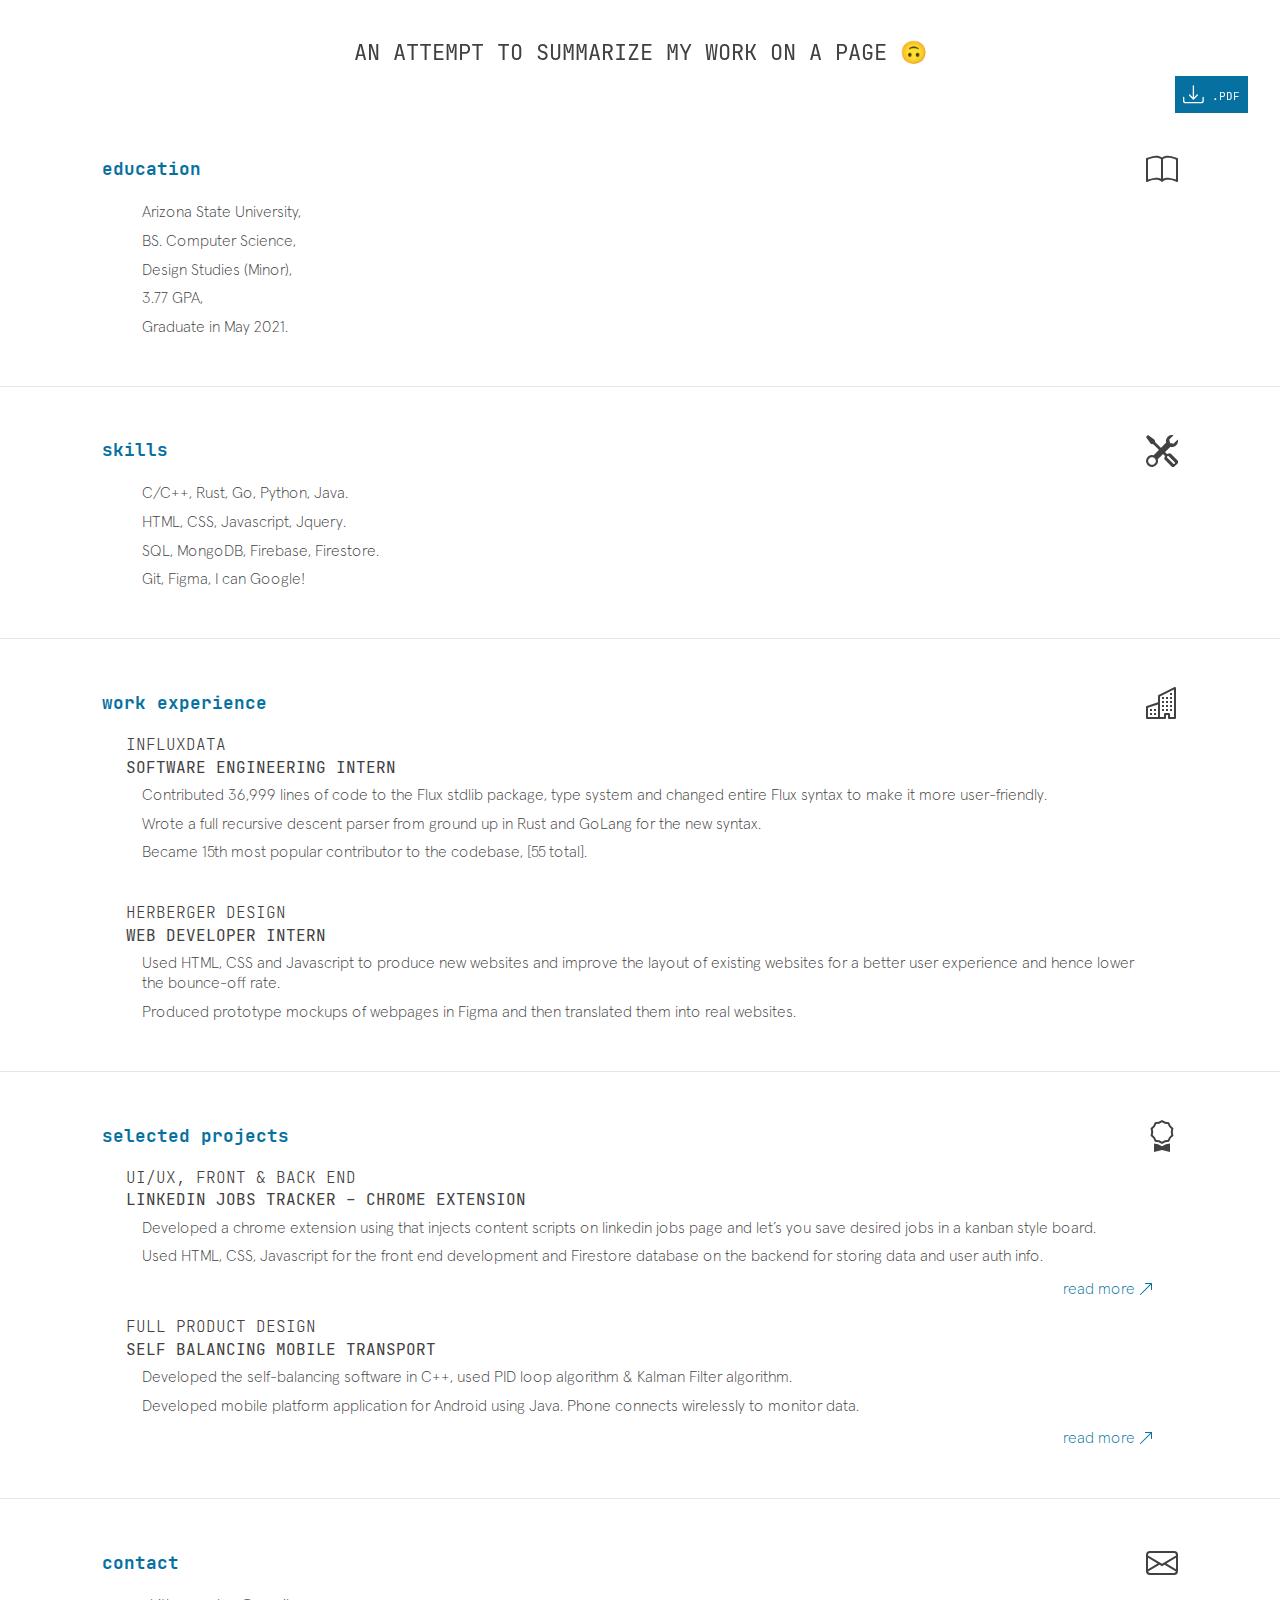
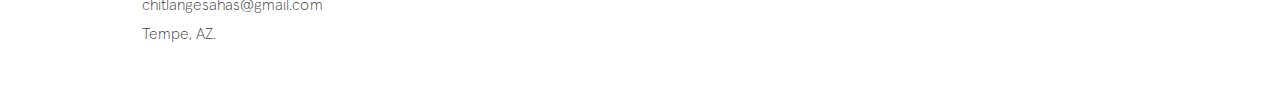
==== resume/index.html @ 7731cf24 "resume added." ====
<!doctype html>
<html lang="en">
<head>
    <!-- Required meta tags -->
    <meta charset="utf-8">
    <meta name="viewport" content="width=device-width, initial-scale=1, shrink-to-fit=no">
    <link rel="stylesheet" href="https://cdnjs.cloudflare.com/ajax/libs/animate.css/4.1.0/animate.min.css"/>
    <!-- Bootstrap CSS -->
    <link rel="stylesheet" href="https://stackpath.bootstrapcdn.com/bootstrap/4.5.2/css/bootstrap.min.css" integrity="sha384-JcKb8q3iqJ61gNV9KGb8thSsNjpSL0n8PARn9HuZOnIxN0hoP+VmmDGMN5t9UJ0Z" crossorigin="anonymous">

    <link rel="stylesheet" href="/fonts/ApercuPro/apercu_pro.css">
    <link rel="stylesheet" href="../css/styles.css">
    <link rel="stylesheet" href="css/styles.css">
    <script src="../js/background.js"></script>
    <title>Sahas Chitlange | work</title>
    <style>
        #work{
            color: #0671A1;
        }
    </style>
</head>
<body>
<div include-html="../html/navbar.html"></div>
<script>
    includeHTML();
</script>

<div class="navbar" id="page_heading" style="width: 100%; margin-bottom: 60px; margin-top: 30px; text-align:center !important; font-variant-caps: all-petite-caps; padding-top: 0 !important; padding-bottom: 0 !important; position: sticky; top: 0; background: white; z-index: 3; height: 4rem">
    <h2  class="animate__animated animate__fadeIn" style="width: 100%">AN ATTEMPT to summarize my work on a page 🙃</h2>
    <div style="display: flex; align-items: center; background-color: #0671A1; padding: 0.5rem; margin-left: auto">
        <svg width="1.3em" height="1.3em" viewBox="0 0 16 16" class="bi bi-download" fill="white" xmlns="http://www.w3.org/2000/svg">
            <path fill-rule="evenodd" d="M.5 9.9a.5.5 0 0 1 .5.5v2.5a1 1 0 0 0 1 1h12a1 1 0 0 0 1-1v-2.5a.5.5 0 0 1 1 0v2.5a2 2 0 0 1-2 2H2a2 2 0 0 1-2-2v-2.5a.5.5 0 0 1 .5-.5z"/>
            <path fill-rule="evenodd" d="M7.646 11.854a.5.5 0 0 0 .708 0l3-3a.5.5 0 0 0-.708-.708L8.5 10.293V1.5a.5.5 0 0 0-1 0v8.793L5.354 8.146a.5.5 0 1 0-.708.708l3 3z"/>
        </svg>
        <h6 style="margin-left: 0.5rem; margin-bottom: 0; color: white">.pdf</h6>
    </div>

</div>
<div id="page_heading_mobile" class="navbar" style="width: 100%;  font-variant-caps: all-petite-caps; padding-top: 3px !important; !important; padding-bottom: 0 !important; position: sticky; top: 0; background: white; z-index: 3; height: 3rem; box-shadow: #C8C8C8 0px 2px 2px 0px">
    <div style="display: flex; align-items: center; justify-content: space-between" >
        <h2  class="animate__animated animate__fadeIn">MY RESUME</h2>
        <svg width="0.9em" height="0.9em" viewBox="0 0 16 16" class="bi bi-download" fill="#414042" xmlns="http://www.w3.org/2000/svg">
            <path fill-rule="evenodd" d="M.5 9.9a.5.5 0 0 1 .5.5v2.5a1 1 0 0 0 1 1h12a1 1 0 0 0 1-1v-2.5a.5.5 0 0 1 1 0v2.5a2 2 0 0 1-2 2H2a2 2 0 0 1-2-2v-2.5a.5.5 0 0 1 .5-.5z"/>
            <path fill-rule="evenodd" d="M7.646 11.854a.5.5 0 0 0 .708 0l3-3a.5.5 0 0 0-.708-.708L8.5 10.293V1.5a.5.5 0 0 0-1 0v8.793L5.354 8.146a.5.5 0 1 0-.708.708l3 3z"/>
        </svg>
    </div>
</div>

<div class="container">
    <div class="resume_section" style="margin-top: 3rem">
        <div class="section_title">
            <h5>education</h5>
            <svg width="2em" height="2em" viewBox="0 0 16 16" class="bi bi-book" fill="#414042" xmlns="http://www.w3.org/2000/svg">
                <path fill-rule="evenodd" d="M1 2.828v9.923c.918-.35 2.107-.692 3.287-.81 1.094-.111 2.278-.039 3.213.492V2.687c-.654-.689-1.782-.886-3.112-.752-1.234.124-2.503.523-3.388.893zm7.5-.141v9.746c.935-.53 2.12-.603 3.213-.493 1.18.12 2.37.461 3.287.811V2.828c-.885-.37-2.154-.769-3.388-.893-1.33-.134-2.458.063-3.112.752zM8 1.783C7.015.936 5.587.81 4.287.94c-1.514.153-3.042.672-3.994 1.105A.5.5 0 0 0 0 2.5v11a.5.5 0 0 0 .707.455c.882-.4 2.303-.881 3.68-1.02 1.409-.142 2.59.087 3.223.877a.5.5 0 0 0 .78 0c.633-.79 1.814-1.019 3.222-.877 1.378.139 2.8.62 3.681 1.02A.5.5 0 0 0 16 13.5v-11a.5.5 0 0 0-.293-.455c-.952-.433-2.48-.952-3.994-1.105C10.413.809 8.985.936 8 1.783z"/>
            </svg>
        </div>
        <div class="section_content">
            <p>Arizona State University,</p>
            <p>BS. Computer Science,</p>
            <p>Design Studies (Minor),</p>
            <p>3.77 GPA,</p>
            <p>Graduate in May 2021.</p>
        </div>
    </div>
    <hr>
    <div class="resume_section">
        <div class="section_title">
            <h5>skills</h5>
            <svg width="2em" height="2em" viewBox="0 0 16 16" class="bi bi-tools" fill="currentColor" xmlns="http://www.w3.org/2000/svg">
                <path fill-rule="evenodd" d="M0 1l1-1 3.081 2.2a1 1 0 0 1 .419.815v.07a1 1 0 0 0 .293.708L10.5 9.5l.914-.305a1 1 0 0 1 1.023.242l3.356 3.356a1 1 0 0 1 0 1.414l-1.586 1.586a1 1 0 0 1-1.414 0l-3.356-3.356a1 1 0 0 1-.242-1.023L9.5 10.5 3.793 4.793a1 1 0 0 0-.707-.293h-.071a1 1 0 0 1-.814-.419L0 1zm11.354 9.646a.5.5 0 0 0-.708.708l3 3a.5.5 0 0 0 .708-.708l-3-3z"/>
                <path fill-rule="evenodd" d="M15.898 2.223a3.003 3.003 0 0 1-3.679 3.674L5.878 12.15a3 3 0 1 1-2.027-2.027l6.252-6.341A3 3 0 0 1 13.778.1l-2.142 2.142L12 4l1.757.364 2.141-2.141zm-13.37 9.019L3.001 11l.471.242.529.026.287.445.445.287.026.529L5 13l-.242.471-.026.529-.445.287-.287.445-.529.026L3 15l-.471-.242L2 14.732l-.287-.445L1.268 14l-.026-.529L1 13l.242-.471.026-.529.445-.287.287-.445.529-.026z"/>
            </svg>
        </div>
        <div class="section_content">
            <p>C/C++, Rust, Go, Python, Java.</p>
            <p>HTML, CSS, Javascript, Jquery.</p>
            <p>SQL, MongoDB, Firebase, Firestore.</p>
            <p>Git, Figma, I can Google!</p>
        </div>
    </div>
    <hr>
    <div class="resume_section">
        <div class="section_title">
            <h5>work experience</h5>
            <svg width="2em" height="2em" viewBox="0 0 16 16" class="bi bi-building" fill="currentColor" xmlns="http://www.w3.org/2000/svg">
                <path fill-rule="evenodd" d="M14.763.075A.5.5 0 0 1 15 .5v15a.5.5 0 0 1-.5.5h-3a.5.5 0 0 1-.5-.5V14h-1v1.5a.5.5 0 0 1-.5.5h-9a.5.5 0 0 1-.5-.5V10a.5.5 0 0 1 .342-.474L6 7.64V4.5a.5.5 0 0 1 .276-.447l8-4a.5.5 0 0 1 .487.022zM6 8.694L1 10.36V15h5V8.694zM7 15h2v-1.5a.5.5 0 0 1 .5-.5h2a.5.5 0 0 1 .5.5V15h2V1.309l-7 3.5V15z"/>
                <path d="M2 11h1v1H2v-1zm2 0h1v1H4v-1zm-2 2h1v1H2v-1zm2 0h1v1H4v-1zm4-4h1v1H8V9zm2 0h1v1h-1V9zm-2 2h1v1H8v-1zm2 0h1v1h-1v-1zm2-2h1v1h-1V9zm0 2h1v1h-1v-1zM8 7h1v1H8V7zm2 0h1v1h-1V7zm2 0h1v1h-1V7zM8 5h1v1H8V5zm2 0h1v1h-1V5zm2 0h1v1h-1V5zm0-2h1v1h-1V3z"/>
            </svg>
        </div>
        <div class="section_content">
            <h6 style="margin-bottom: 0.2rem">influxdata</h6>
            <h6 style="font-family: 'JetBrainsMono_Regular'!important;">SOFTWARE ENGINEERING INTERN</h6>
            <p>Contributed 36,999 lines of code to the Flux stdlib package, type system and changed entire Flux syntax to make it more user-friendly.</p>
            <p>Wrote a full recursive descent parser from ground up in Rust and GoLang for the new syntax.</p>
            <p>Became 15th most popular contributor to the codebase, [55 total].</p>
        </div>
        <div class="section_content" style="margin-top: 2.5rem !important;">
            <h6 style="margin-bottom: 0.2rem">Herberger Design</h6>
            <h6 style="font-family: 'JetBrainsMono_Regular'!important;">WEB DEVELOPER INTERN</h6>
            <p>Used HTML, CSS and Javascript to produce new websites and improve the layout of existing websites for a better user experience and hence lower the bounce-off rate.</p>
            <p>Produced prototype mockups of webpages in Figma and then translated them into real websites.</p>
        </div>
    </div>
    <hr>
    <div class="resume_section">
        <div class="section_title">
            <h5>selected projects</h5>
            <svg width="2em" height="2em" viewBox="0 0 16 16" class="bi bi-award" fill="currentColor" xmlns="http://www.w3.org/2000/svg">
                <path fill-rule="evenodd" d="M9.669.864L8 0 6.331.864l-1.858.282-.842 1.68-1.337 1.32L2.6 6l-.306 1.854 1.337 1.32.842 1.68 1.858.282L8 12l1.669-.864 1.858-.282.842-1.68 1.337-1.32L13.4 6l.306-1.854-1.337-1.32-.842-1.68L9.669.864zm1.196 1.193l-1.51-.229L8 1.126l-1.355.702-1.51.229-.684 1.365-1.086 1.072L3.614 6l-.25 1.506 1.087 1.072.684 1.365 1.51.229L8 10.874l1.356-.702 1.509-.229.684-1.365 1.086-1.072L12.387 6l.248-1.506-1.086-1.072-.684-1.365z"/>
                <path d="M4 11.794V16l4-1 4 1v-4.206l-2.018.306L8 13.126 6.018 12.1 4 11.794z"/>
            </svg>
        </div>
        <div class="section_content">
            <h6 style="margin-bottom: 0.2rem">UI/UX, Front & Back end</h6>
            <h6 style="font-family: 'JetBrainsMono_Regular'!important;">LINKEDIN JOBS TRACKER - CHROME EXTENSION</h6>
            <p>Developed a chrome extension using that injects content scripts on linkedin jobs page and let’s you save desired jobs in a kanban style board.</p>
            <p>Used HTML, CSS, Javascript for the front end development and Firestore database on the backend for storing data and user auth info.</p>
            <div class="read_more_div">
                <a style="margin-right: 3px" href="../work/">read more</a>
                <svg width="1em" height="1em" viewBox="0 0 16 16" class="bi bi-arrow-up-right" fill="currentColor" xmlns="http://www.w3.org/2000/svg">
                    <path fill-rule="evenodd" d="M14 2.5a.5.5 0 0 0-.5-.5h-6a.5.5 0 0 0 0 1h4.793L2.146 13.146a.5.5 0 0 0 .708.708L13 3.707V8.5a.5.5 0 0 0 1 0v-6z"/>
                </svg>
            </div>
        </div>
        <div class="section_content" style="margin-top: 1rem !important;">
            <h6 style="margin-bottom: 0.2rem">FULL PRODUCT DESIGN</h6>
            <h6 style="font-family: 'JetBrainsMono_Regular'!important;">SELF BALANCING MOBILE TRANSPORT</h6>
            <p>Developed the self-balancing software in C++, used PID loop algorithm & Kalman Filter algorithm.</p>
            <p>Developed mobile platform application for Android using Java. Phone connects wirelessly to monitor data.</p>
            <div class="read_more_div">
                <a style="margin-right: 3px" href="../work/uniwheel">read more</a>
                <svg width="1em" height="1em" viewBox="0 0 16 16" class="bi bi-arrow-up-right" fill="currentColor" xmlns="http://www.w3.org/2000/svg">
                    <path fill-rule="evenodd" d="M14 2.5a.5.5 0 0 0-.5-.5h-6a.5.5 0 0 0 0 1h4.793L2.146 13.146a.5.5 0 0 0 .708.708L13 3.707V8.5a.5.5 0 0 0 1 0v-6z"/>
                </svg>
            </div>
        </div>
    </div>
    <hr>
    <div class="resume_section">
        <div class="section_title">
            <h5>contact</h5>
            <svg width="2em" height="2em" viewBox="0 0 16 16" class="bi bi-envelope" fill="currentColor" xmlns="http://www.w3.org/2000/svg">
                <path fill-rule="evenodd" d="M0 4a2 2 0 0 1 2-2h12a2 2 0 0 1 2 2v8a2 2 0 0 1-2 2H2a2 2 0 0 1-2-2V4zm2-1a1 1 0 0 0-1 1v.217l7 4.2 7-4.2V4a1 1 0 0 0-1-1H2zm13 2.383l-4.758 2.855L15 11.114v-5.73zm-.034 6.878L9.271 8.82 8 9.583 6.728 8.82l-5.694 3.44A1 1 0 0 0 2 13h12a1 1 0 0 0 .966-.739zM1 11.114l4.758-2.876L1 5.383v5.73z"/>
            </svg>
        </div>
        <div class="section_content">
            <p>chitlangesahas@gmail.com</p>
            <p>Tempe, AZ.</p>
        </div>
    </div>
</div>


<footer style="height: 3rem">
    &nbsp;
</footer>
<!-- Optional JavaScript -->
<!-- jQuery first, then Popper.js, then Bootstrap JS -->
<script src="https://code.jquery.com/jquery-3.5.1.slim.min.js" integrity="sha384-DfXdz2htPH0lsSSs5nCTpuj/zy4C+OGpamoFVy38MVBnE+IbbVYUew+OrCXaRkfj" crossorigin="anonymous"></script>
<script src="https://cdn.jsdelivr.net/npm/popper.js@1.16.1/dist/umd/popper.min.js" integrity="sha384-9/reFTGAW83EW2RDu2S0VKaIzap3H66lZH81PoYlFhbGU+6BZp6G7niu735Sk7lN" crossorigin="anonymous"></script>
<script src="https://stackpath.bootstrapcdn.com/bootstrap/4.5.2/js/bootstrap.min.js" integrity="sha384-B4gt1jrGC7Jh4AgTPSdUtOBvfO8shuf57BaghqFfPlYxofvL8/KUEfYiJOMMV+rV" crossorigin="anonymous"></script>

</body>
</html>
---- fonts/ApercuPro/apercu_pro.css ----
@font-face {
    font-family: 'Apercu Pro';
    src: url('ApercuPro-Medium.eot');
    src: local('Apercu Pro Medium'), local('ApercuPro-Medium'),
        url('ApercuPro-Medium.eot?#iefix') format('embedded-opentype'),
        url('ApercuPro-Medium.woff2') format('woff2'),
        url('ApercuPro-Medium.woff') format('woff'),
        url('ApercuPro-Medium.ttf') format('truetype');
    font-weight: 500;
    font-style: normal;
}

@font-face {
    font-family: 'Apercu Pro';
    src: url('ApercuPro-MediumItalic.eot');
    src: local('Apercu Pro Medium Italic'), local('ApercuPro-MediumItalic'),
        url('ApercuPro-MediumItalic.eot?#iefix') format('embedded-opentype'),
        url('ApercuPro-MediumItalic.woff2') format('woff2'),
        url('ApercuPro-MediumItalic.woff') format('woff'),
        url('ApercuPro-MediumItalic.ttf') format('truetype');
    font-weight: 500;
    font-style: italic;
}

@font-face {
    font-family: 'Apercu Pro';
    src: url('ApercuPro-ExtraLight.eot');
    src: local('Apercu Pro ExtraLight'), local('ApercuPro-ExtraLight'),
        url('ApercuPro-ExtraLight.eot?#iefix') format('embedded-opentype'),
        url('ApercuPro-ExtraLight.woff2') format('woff2'),
        url('ApercuPro-ExtraLight.woff') format('woff'),
        url('ApercuPro-ExtraLight.ttf') format('truetype');
    font-weight: 200;
    font-style: normal;
}

@font-face {
    font-family: 'Apercu Pro';
    src: url('ApercuPro-Black.eot');
    src: local('Apercu Pro Black'), local('ApercuPro-Black'),
        url('ApercuPro-Black.eot?#iefix') format('embedded-opentype'),
        url('ApercuPro-Black.woff2') format('woff2'),
        url('ApercuPro-Black.woff') format('woff'),
        url('ApercuPro-Black.ttf') format('truetype');
    font-weight: 900;
    font-style: normal;
}

@font-face {
    font-family: 'Apercu Pro';
    src: url('ApercuPro-Bold.eot');
    src: local('Apercu Pro Bold'), local('ApercuPro-Bold'),
        url('ApercuPro-Bold.eot?#iefix') format('embedded-opentype'),
        url('ApercuPro-Bold.woff2') format('woff2'),
        url('ApercuPro-Bold.woff') format('woff'),
        url('ApercuPro-Bold.ttf') format('truetype');
    font-weight: bold;
    font-style: normal;
}

@font-face {
    font-family: 'Apercu Pro';
    src: url('ApercuPro-BoldItalic.eot');
    src: local('Apercu Pro Bold Italic'), local('ApercuPro-BoldItalic'),
        url('ApercuPro-BoldItalic.eot?#iefix') format('embedded-opentype'),
        url('ApercuPro-BoldItalic.woff2') format('woff2'),
        url('ApercuPro-BoldItalic.woff') format('woff'),
        url('ApercuPro-BoldItalic.ttf') format('truetype');
    font-weight: bold;
    font-style: italic;
}

@font-face {
    font-family: 'Apercu Pro';
    src: url('ApercuPro-Thin.eot');
    src: local('Apercu Pro Thin'), local('ApercuPro-Thin'),
        url('ApercuPro-Thin.eot?#iefix') format('embedded-opentype'),
        url('ApercuPro-Thin.woff2') format('woff2'),
        url('ApercuPro-Thin.woff') format('woff'),
        url('ApercuPro-Thin.ttf') format('truetype');
    font-weight: 100;
    font-style: normal;
}

@font-face {
    font-family: 'Apercu Pro';
    src: url('ApercuPro-ThinItalic.eot');
    src: local('Apercu Pro Thin Italic'), local('ApercuPro-ThinItalic'),
        url('ApercuPro-ThinItalic.eot?#iefix') format('embedded-opentype'),
        url('ApercuPro-ThinItalic.woff2') format('woff2'),
        url('ApercuPro-ThinItalic.woff') format('woff'),
        url('ApercuPro-ThinItalic.ttf') format('truetype');
    font-weight: 100;
    font-style: italic;
}

@font-face {
    font-family: 'Apercu Pro';
    src: url('ApercuPro-Regular.eot');
    src: local('Apercu Pro Regular'), local('ApercuPro-Regular'),
        url('ApercuPro-Regular.eot?#iefix') format('embedded-opentype'),
        url('ApercuPro-Regular.woff2') format('woff2'),
        url('ApercuPro-Regular.woff') format('woff'),
        url('ApercuPro-Regular.ttf') format('truetype');
    font-weight: normal;
    font-style: normal;
}

@font-face {
    font-family: 'Apercu Pro';
    src: url('ApercuPro-Italic.eot');
    src: local('Apercu Pro Italic'), local('ApercuPro-Italic'),
        url('ApercuPro-Italic.eot?#iefix') format('embedded-opentype'),
        url('ApercuPro-Italic.woff2') format('woff2'),
        url('ApercuPro-Italic.woff') format('woff'),
        url('ApercuPro-Italic.ttf') format('truetype');
    font-weight: normal;
    font-style: italic;
}

@font-face {
    font-family: 'Apercu Pro';
    src: url('ApercuPro-ExtraLightItalic.eot');
    src: local('Apercu Pro ExtraLight Italic'), local('ApercuPro-ExtraLightItalic'),
        url('ApercuPro-ExtraLightItalic.eot?#iefix') format('embedded-opentype'),
        url('ApercuPro-ExtraLightItalic.woff2') format('woff2'),
        url('ApercuPro-ExtraLightItalic.woff') format('woff'),
        url('ApercuPro-ExtraLightItalic.ttf') format('truetype');
    font-weight: 200;
    font-style: italic;
}

@font-face {
    font-family: 'Apercu Pro';
    src: url('ApercuPro-Light.eot');
    src: local('Apercu Pro Light'), local('ApercuPro-Light'),
        url('ApercuPro-Light.eot?#iefix') format('embedded-opentype'),
        url('ApercuPro-Light.woff2') format('woff2'),
        url('ApercuPro-Light.woff') format('woff'),
        url('ApercuPro-Light.ttf') format('truetype');
    font-weight: 300;
    font-style: normal;
}

@font-face {
    font-family: 'Apercu Pro';
    src: url('ApercuPro-LightItalic.eot');
    src: local('Apercu Pro Light Italic'), local('ApercuPro-LightItalic'),
        url('ApercuPro-LightItalic.eot?#iefix') format('embedded-opentype'),
        url('ApercuPro-LightItalic.woff2') format('woff2'),
        url('ApercuPro-LightItalic.woff') format('woff'),
        url('ApercuPro-LightItalic.ttf') format('truetype');
    font-weight: 300;
    font-style: italic;
}

@font-face {
    font-family: 'Apercu Pro';
    src: url('ApercuPro-BlackItalic.eot');
    src: local('Apercu Pro Black Italic'), local('ApercuPro-BlackItalic'),
        url('ApercuPro-BlackItalic.eot?#iefix') format('embedded-opentype'),
        url('ApercuPro-BlackItalic.woff2') format('woff2'),
        url('ApercuPro-BlackItalic.woff') format('woff'),
        url('ApercuPro-BlackItalic.ttf') format('truetype');
    font-weight: 900;
    font-style: italic;
}
---- css/styles.css ----
@font-face{
    font-family: 'JetBrainsMono_Regular';
    src: url('../fonts/JetBrainsMono/web/woff2/JetBrainsMono-Regular.woff2') format('woff2'),
    url('../fonts/JetBrainsMono/web/woff/JetBrainsMono-Regular.woff') format('woff'),
    url('../fonts/JetBrainsMono/ttf/JetBrainsMono-Regular.ttf') format('truetype');
    font-style: normal;
}

@font-face{
    font-family: 'JetBrainsMono_Light';
    src: url('../fonts/JetBrainsMono/web/woff2/JetBrainsMono-Light.woff2') format('woff2'),
    url('../fonts/JetBrainsMono/web/woff/JetBrainsMono-Light.woff') format('woff'),
    url('../fonts/JetBrainsMono/ttf/JetBrainsMono-Light.ttf') format('truetype');
    font-style: normal;
}

@font-face{
    font-family: 'JetBrainsMono_Bold';
    src: url('../fonts/JetBrainsMono/web/woff2/JetBrainsMono-Bold.woff2') format('woff2'),
    url('../fonts/JetBrainsMono/web/woff/JetBrainsMono-Bold.woff') format('woff'),
    url('../fonts/JetBrainsMono/ttf/JetBrainsMono-Bold.ttf') format('truetype');
    font-style: normal;
}

body {
    font-family: 'JetBrainsMono_Regular', sans-serif;
    /*font-weight: 100 !important;*/
    color: #414042 !important;
}


h3 {
    font-family: "Apercu Pro";
    font-weight: 200;
}


.navbar{
    padding: 2rem;
}
.navbar-brand{
    font-size: 2.6rem;
}

.navbar_list{
    display: inline-flex;
    justify-content: space-evenly;
    font-size: 1.4rem;
}

.navbar_list a {
    margin-left: 3rem;
    text-decoration : none;
    color: #414042;
}
.navbar-toggler{
    outline: none;
    padding-right: 0;
    border: none;
}

accent{
    color: #0671A1;
    font-weight: 300;
}

#background_container{
    position: fixed;
    z-index: -1;
    background-image: url("../img/home_page_face.png");
    background-size: 429px;
    height: 650px;
    background-repeat: no-repeat;
    background-position-x:  -90px;
    background-position-y:  30px;
    padding: 2rem;
}


.sidenav {
    height: 100%;
    width: 0;
    position: fixed;
    z-index: 1;
    top: 0;
    right: 0;
    background-color: #414042;
    overflow-x: hidden;
    transition: 0.5s;
    padding-top: 60px;
}

.sidenav a {
    padding: 8px 8px 8px 32px;
    text-decoration: none;
    font-size: 25px;
    color: #818181;
    display: block;
    transition: 0.3s;
}

.sidenav a:hover {
    color: #0671A1;
}

.sidenav .closebtn {
    position: absolute;
    top: 0;
    right: 25px;
    font-size: 36px;
    margin-left: 50px;
}

@media screen and (max-height: 450px) {
    .sidenav {padding-top: 15px;}
    .sidenav a {font-size: 18px;}
}

@media (max-width: 280px) {

    .navbar-brand{
        margin: 0;
        font-size: 1.30rem;
    }
}
@media (max-width: 360px) {

    .navbar-brand{
        margin: 0;
        font-size: 1.50rem;
    }
}

@media (min-width: 360px) {

    .navbar-brand{
        margin: 0;
        font-size: 1.50rem;
    }
}

@media (max-width: 450px) {

    .navbar-brand{
        font-size: 1.5rem;
    }
    #tag_line{
        margin-top: 2rem !important;
    }
}

@media (min-width: 620px) {
    .navbar-brand{
        margin: 0;
        font-size: 2.60rem;
    }
}

@media (max-width: 992px) {
    #background_container{
        opacity: 25%;
    }
}

@media (min-width: 1200px) {  }

a:hover {
    color: #0671A1;
}
---- resume/css/styles.css ----
#page_heading h2{
    font-family: JetBrainsMono_Regular;
}

.navbar {
    font-family: JetBrainsMono_Regular !important;
}

.navbar h6 {
    font-family: JetBrainsMono_Regular;
}

.container {
    padding: 2rem;
    padding-top: 0;
    padding-bottom: 0;
}

hr {
    width: 100vw;
    position: relative;
    margin-left: -50vw;
    left: 50%;
    border: 0;
    border-bottom: 1px solid rgba(0, 0, 0, 0.1);

    margin-top: 3rem;
    margin-bottom: 3rem;
}

h1, h2, h3, h4, h5, h6, p{
    font-family: "Apercu Pro";
}

.hide_except_mobile {
    display: block;
}

#page_heading_mobile{
    font-size: 2.0rem;
    display: none;
}

#page_heading_mobile h2{
    font-family: JetBrainsMono_Regular !important;
}

.resume_section {
    /*margin-top: 3rem;*/
}

.section_title h5 {
    font-family: JetBrainsMono_Bold;
    color: #0671A1;
    margin-bottom: 0;
    font-size: 1.1rem;
}

.section_title {
    display: flex;
    justify-content: space-between;
    align-items: center;
}

.section_content {
    margin-top: 1rem;
    font-weight: 200;
    padding-left: 1.5rem;
    padding-right: 1.5rem;
}

.section_content p {
    margin-bottom: 0.5rem;
    line-height: 1.3rem;
    padding-left: 1rem;
}

.section_content a {
    font-family: "Apercu Pro";
    color: #0671A1;
}

.section_content h6 {
    font-family: JetBrainsMono_Light !important;
    text-transform: uppercase;
}

.read_more_div {
    color: #0671A1;
    display: flex;
    justify-content: flex-end;
    align-items: center;
    margin-top: 10px
}

@media screen and (max-width: 621px) {
    #page_heading{
        display: none;
    }
    #page_heading_mobile{
        display: block;
    }
}

@media screen and (min-width: 620px) {

    .hide_except_mobile {
        display: none;
    }

}

@media screen and (min-width: 767px) {


}
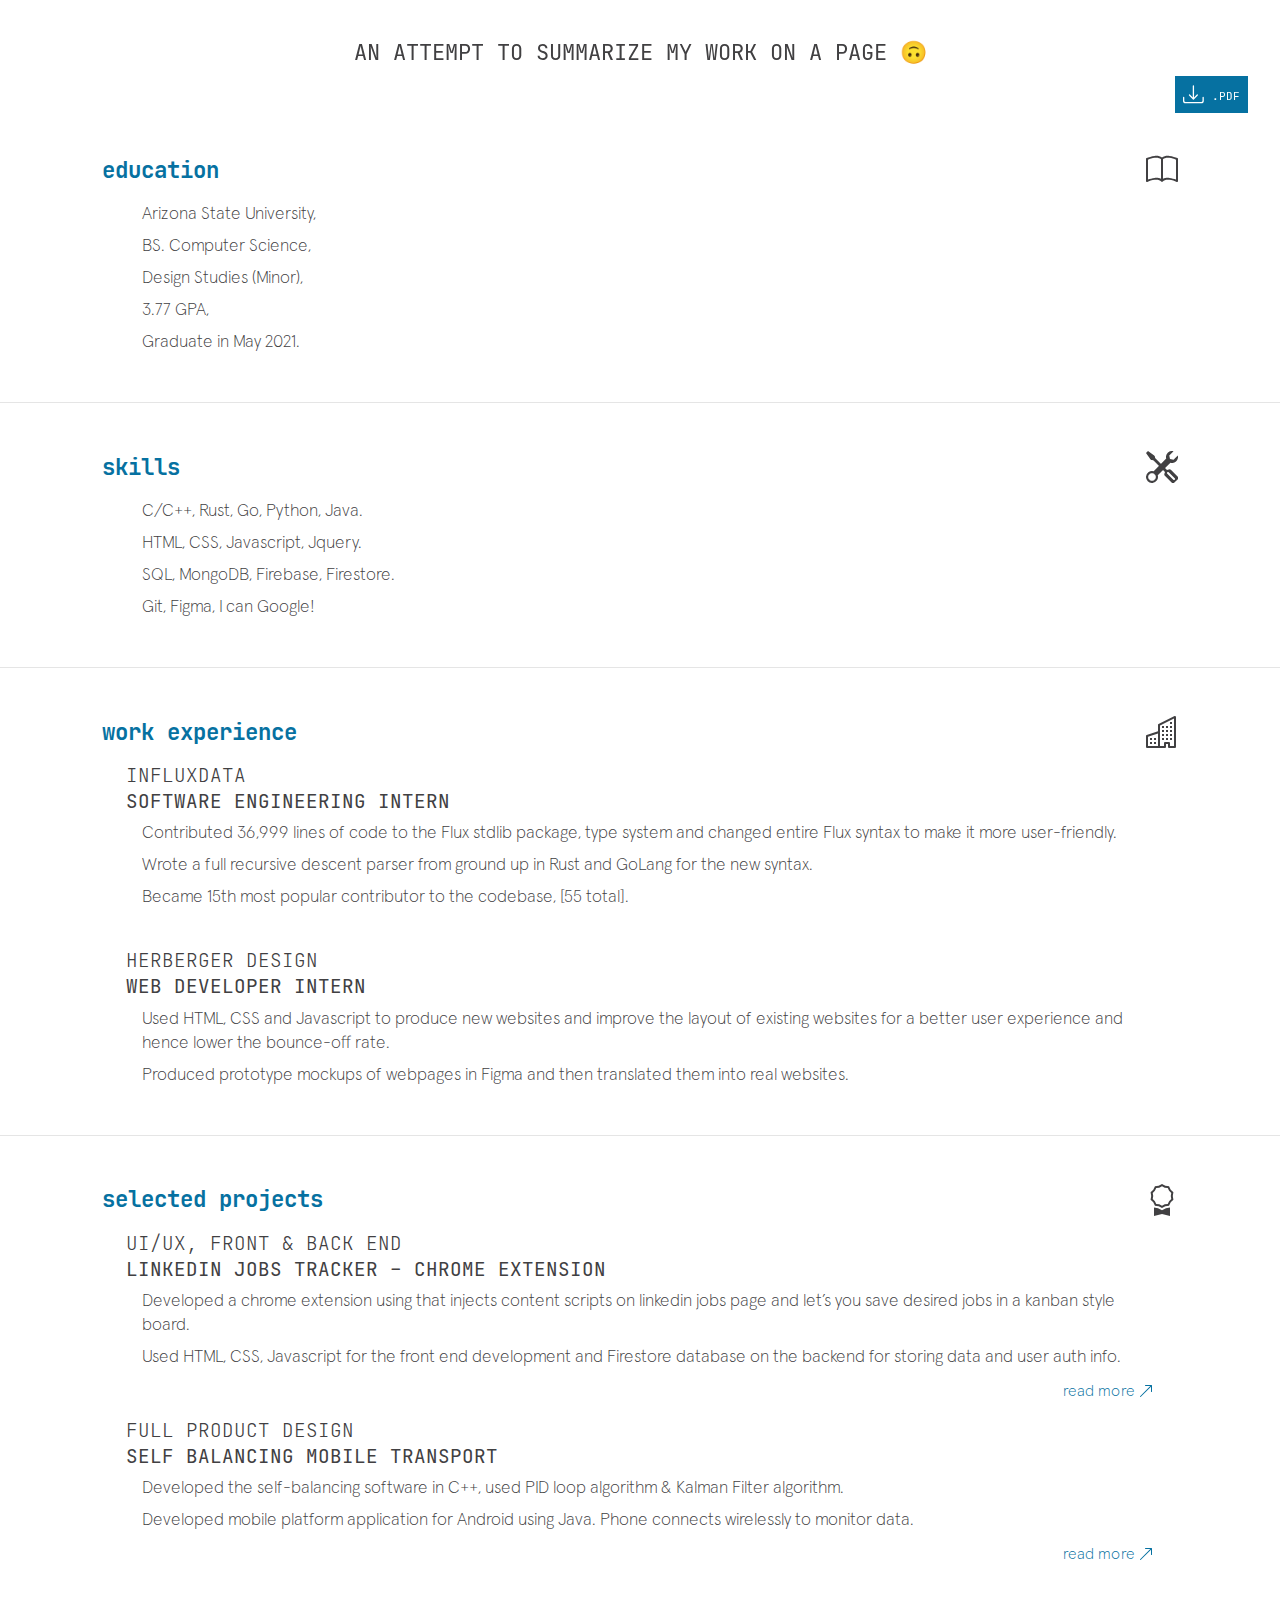
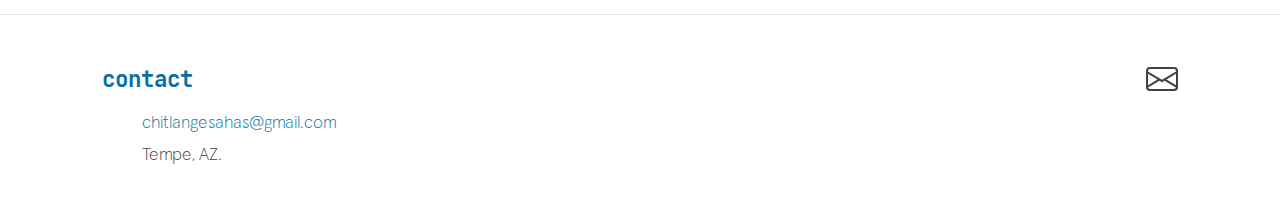
==== commit 02b4e81a: "resume added." ====
--- a/resume/index.html
+++ b/resume/index.html
@@ -14,7 +14,7 @@
     <script src="../js/background.js"></script>
     <title>Sahas Chitlange | work</title>
     <style>
-        #work{
+        #resume{
             color: #0671A1;
         }
     </style>
@@ -144,7 +144,7 @@
             </svg>
         </div>
         <div class="section_content">
-            <p>chitlangesahas@gmail.com</p>
+            <a href="mailto:chitlangesahas@gmail.com?subject=Saying%20hello"><p>chitlangesahas@gmail.com</p></a>
             <p>Tempe, AZ.</p>
         </div>
     </div>
--- a/resume/css/styles.css
+++ b/resume/css/styles.css
@@ -53,7 +53,7 @@
     font-family: JetBrainsMono_Bold;
     color: #0671A1;
     margin-bottom: 0;
-    font-size: 1.1rem;
+    font-size: 1.4rem;
 }
 
 .section_title {
@@ -71,8 +71,9 @@
 
 .section_content p {
     margin-bottom: 0.5rem;
-    line-height: 1.3rem;
+    line-height: 1.5rem;
     padding-left: 1rem;
+    font-size: 1.1rem;
 }
 
 .section_content a {
@@ -82,6 +83,7 @@
 
 .section_content h6 {
     font-family: JetBrainsMono_Light !important;
+    font-size: 1.2rem;
     text-transform: uppercase;
 }
 
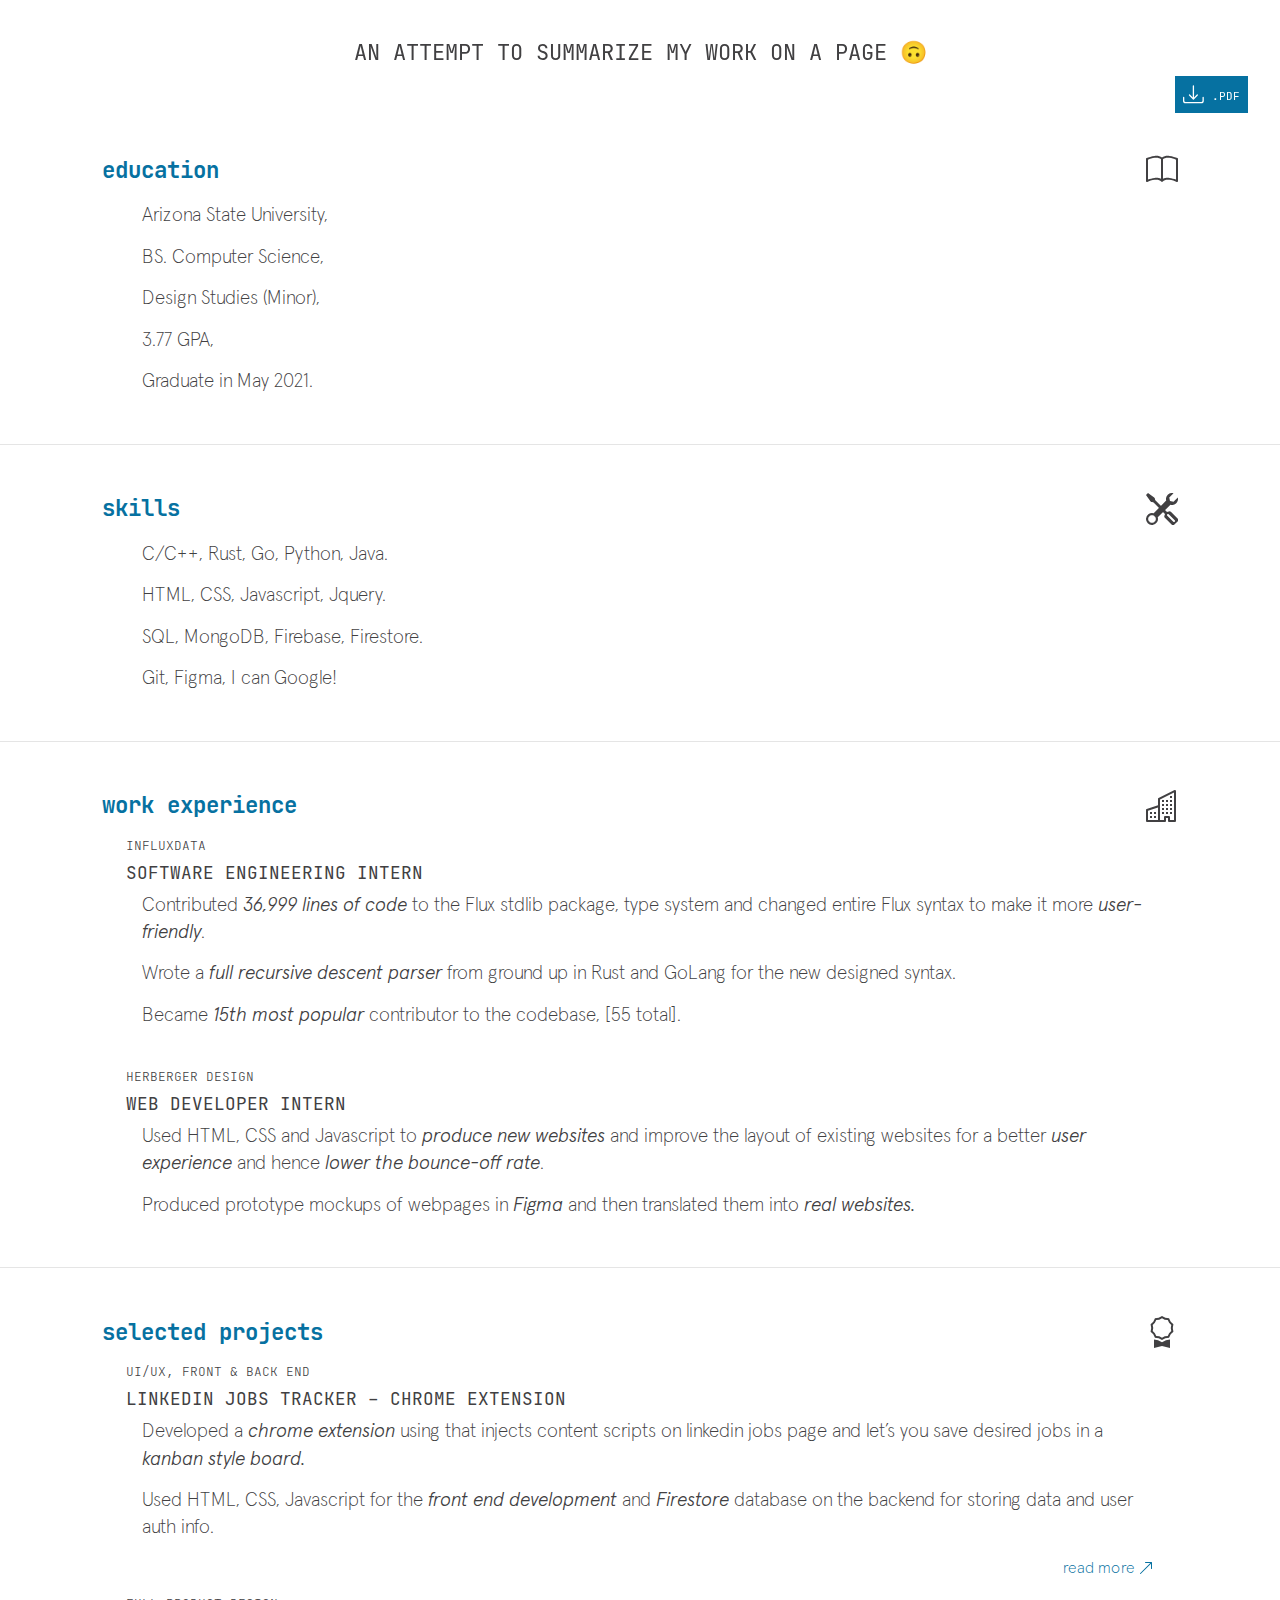
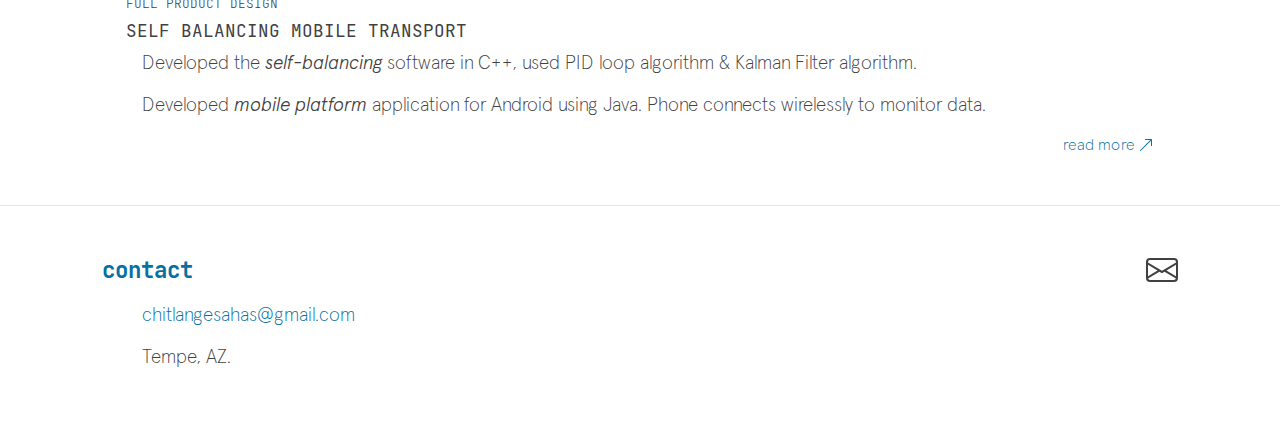
==== commit 540bfed7: "minor font fixes" ====
--- a/resume/index.html
+++ b/resume/index.html
@@ -11,8 +11,9 @@
     <link rel="stylesheet" href="/fonts/ApercuPro/apercu_pro.css">
     <link rel="stylesheet" href="../css/styles.css">
     <link rel="stylesheet" href="css/styles.css">
+    <link rel="stylesheet" href="/css/styles.css">
     <script src="../js/background.js"></script>
-    <title>Sahas Chitlange | work</title>
+    <title>Sahas | resume</title>
     <style>
         #resume{
             color: #0671A1;
@@ -90,15 +91,15 @@
         <div class="section_content">
             <h6 style="margin-bottom: 0.2rem">influxdata</h6>
             <h6 style="font-family: 'JetBrainsMono_Regular'!important;">SOFTWARE ENGINEERING INTERN</h6>
-            <p>Contributed 36,999 lines of code to the Flux stdlib package, type system and changed entire Flux syntax to make it more user-friendly.</p>
-            <p>Wrote a full recursive descent parser from ground up in Rust and GoLang for the new syntax.</p>
-            <p>Became 15th most popular contributor to the codebase, [55 total].</p>
+            <p>Contributed <b>36,999 lines of code</b> to the Flux stdlib package, type system and changed entire Flux syntax to make it more <b>user-friendly</b>.</p>
+            <p>Wrote a <b>full recursive descent parser</b> from ground up in Rust and GoLang for the new designed syntax.</p>
+            <p>Became <b>15th most popular</b> contributor to the codebase, [55 total].</p>
         </div>
         <div class="section_content" style="margin-top: 2.5rem !important;">
             <h6 style="margin-bottom: 0.2rem">Herberger Design</h6>
             <h6 style="font-family: 'JetBrainsMono_Regular'!important;">WEB DEVELOPER INTERN</h6>
-            <p>Used HTML, CSS and Javascript to produce new websites and improve the layout of existing websites for a better user experience and hence lower the bounce-off rate.</p>
-            <p>Produced prototype mockups of webpages in Figma and then translated them into real websites.</p>
+            <p>Used HTML, CSS and Javascript to <b>produce new websites</b> and improve the layout of existing websites for a better <b>user experience</b> and hence <b>lower the bounce-off rate</b>.</p>
+            <p>Produced prototype mockups of webpages in <b>Figma</b> and then translated them into <b>real websites.</b></p>
         </div>
     </div>
     <hr>
@@ -113,8 +114,8 @@
         <div class="section_content">
             <h6 style="margin-bottom: 0.2rem">UI/UX, Front & Back end</h6>
             <h6 style="font-family: 'JetBrainsMono_Regular'!important;">LINKEDIN JOBS TRACKER - CHROME EXTENSION</h6>
-            <p>Developed a chrome extension using that injects content scripts on linkedin jobs page and let’s you save desired jobs in a kanban style board.</p>
-            <p>Used HTML, CSS, Javascript for the front end development and Firestore database on the backend for storing data and user auth info.</p>
+            <p>Developed a <b>chrome extension</b> using that injects content scripts on linkedin jobs page and let’s you save desired jobs in a <b>kanban style board.</b></p>
+            <p>Used HTML, CSS, Javascript for the <b>front end development</b> and <b>Firestore</b> database on the backend for storing data and user auth info.</p>
             <div class="read_more_div">
                 <a style="margin-right: 3px" href="../work/">read more</a>
                 <svg width="1em" height="1em" viewBox="0 0 16 16" class="bi bi-arrow-up-right" fill="currentColor" xmlns="http://www.w3.org/2000/svg">
@@ -125,8 +126,8 @@
         <div class="section_content" style="margin-top: 1rem !important;">
             <h6 style="margin-bottom: 0.2rem">FULL PRODUCT DESIGN</h6>
             <h6 style="font-family: 'JetBrainsMono_Regular'!important;">SELF BALANCING MOBILE TRANSPORT</h6>
-            <p>Developed the self-balancing software in C++, used PID loop algorithm & Kalman Filter algorithm.</p>
-            <p>Developed mobile platform application for Android using Java. Phone connects wirelessly to monitor data.</p>
+            <p>Developed the <b>self-balancing</b> software in C++, used PID loop algorithm & Kalman Filter algorithm.</p>
+            <p>Developed <b>mobile platform</b> application for Android using Java. Phone connects wirelessly to monitor data.</p>
             <div class="read_more_div">
                 <a style="margin-right: 3px" href="../work/uniwheel">read more</a>
                 <svg width="1em" height="1em" viewBox="0 0 16 16" class="bi bi-arrow-up-right" fill="currentColor" xmlns="http://www.w3.org/2000/svg">
--- a/resume/css/styles.css
+++ b/resume/css/styles.css
@@ -8,6 +8,12 @@
 
 .navbar h6 {
     font-family: JetBrainsMono_Regular;
+}
+
+b{
+    font-family: "Apercu Pro";
+    font-weight: 300;
+    font-style: italic;
 }
 
 .container {
@@ -70,10 +76,10 @@
 }
 
 .section_content p {
-    margin-bottom: 0.5rem;
-    line-height: 1.5rem;
+    margin-bottom: 0.9rem;
+    line-height: 1.7rem;
     padding-left: 1rem;
-    font-size: 1.1rem;
+    font-size: 1.2rem;
 }
 
 .section_content a {
@@ -83,8 +89,16 @@
 
 .section_content h6 {
     font-family: JetBrainsMono_Light !important;
-    font-size: 1.2rem;
+    font-size: 1.1rem;
     text-transform: uppercase;
+}
+
+.section_content > h6:first-child {
+    font-size: 0.8em;
+}
+
+.section_content > h6:nth-child(2) {
+    margin-top: 0.6rem;
 }
 
 .read_more_div {
@@ -102,6 +116,17 @@
     #page_heading_mobile{
         display: block;
     }
+
+    .section_title h5 {
+        font-size: 1.2rem;
+    }
+    .section_content h6 {
+        font-size: 1rem;
+    }
+    .section_content p {
+        font-size: 1rem;
+        margin-bottom: 0.5rem;
+    }
 }
 
 @media screen and (min-width: 620px) {
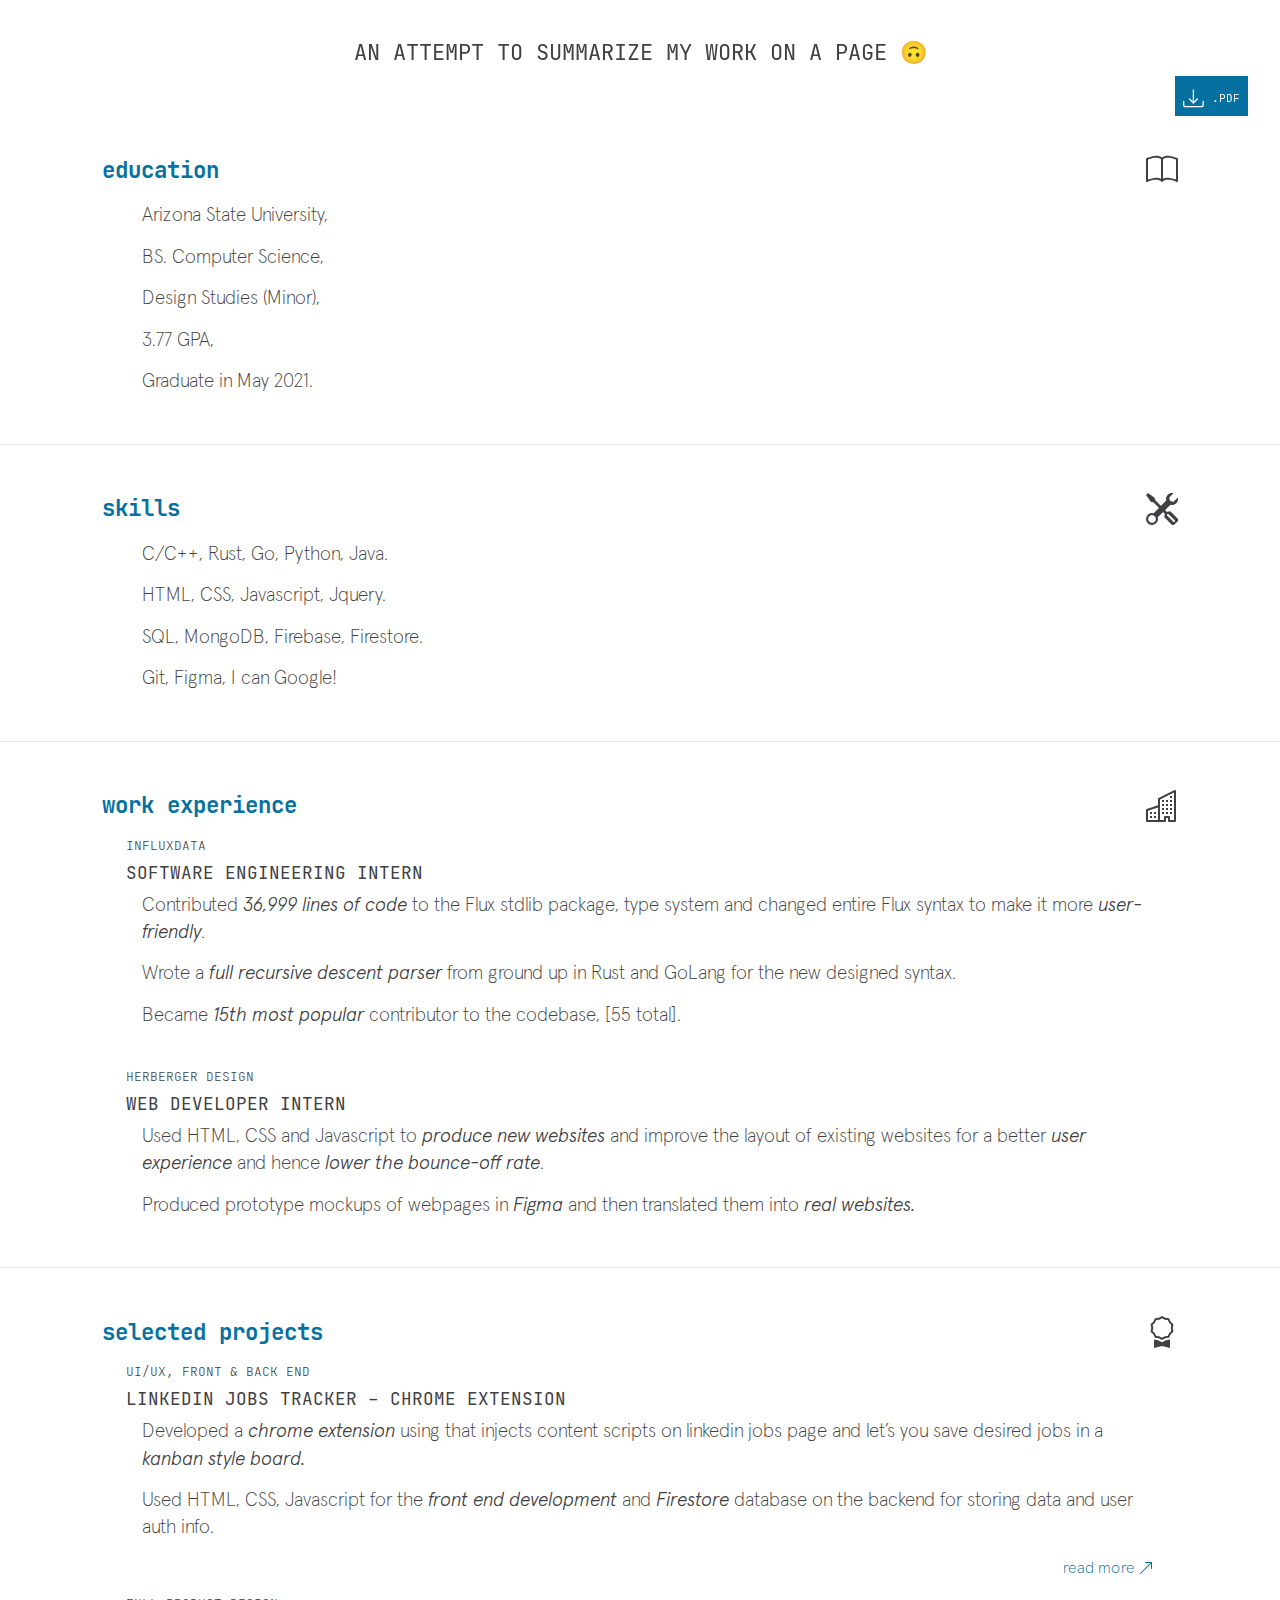
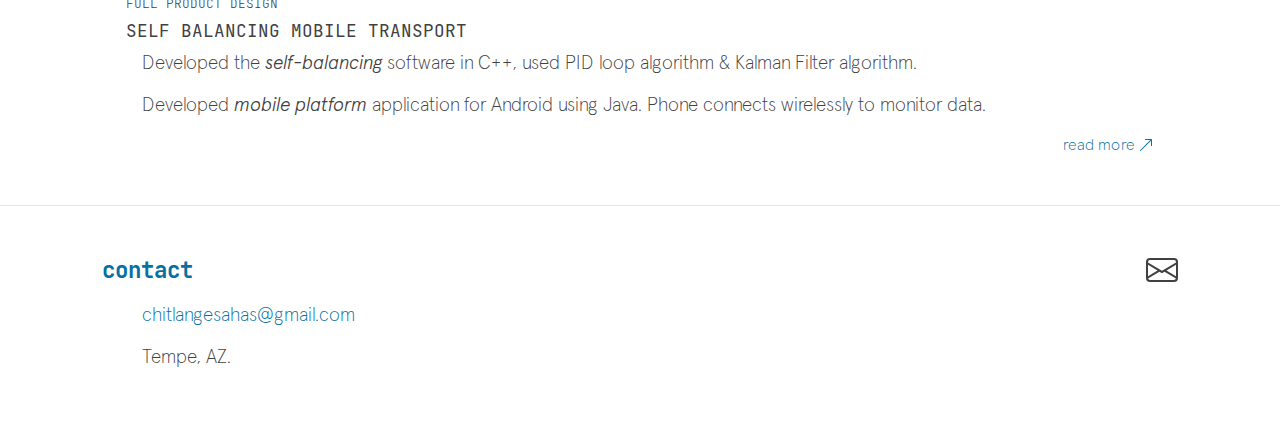
==== commit a1236ae7: "added resume pdf" ====
--- a/resume/index.html
+++ b/resume/index.html
@@ -29,10 +29,10 @@
 <div class="navbar" id="page_heading" style="width: 100%; margin-bottom: 60px; margin-top: 30px; text-align:center !important; font-variant-caps: all-petite-caps; padding-top: 0 !important; padding-bottom: 0 !important; position: sticky; top: 0; background: white; z-index: 3; height: 4rem">
     <h2  class="animate__animated animate__fadeIn" style="width: 100%">AN ATTEMPT to summarize my work on a page 🙃</h2>
     <div style="display: flex; align-items: center; background-color: #0671A1; padding: 0.5rem; margin-left: auto">
-        <svg width="1.3em" height="1.3em" viewBox="0 0 16 16" class="bi bi-download" fill="white" xmlns="http://www.w3.org/2000/svg">
+        <a href="./files/resume.pdf"><svg width="1.3em" height="1.3em" viewBox="0 0 16 16" class="bi bi-download" fill="white" xmlns="http://www.w3.org/2000/svg">
             <path fill-rule="evenodd" d="M.5 9.9a.5.5 0 0 1 .5.5v2.5a1 1 0 0 0 1 1h12a1 1 0 0 0 1-1v-2.5a.5.5 0 0 1 1 0v2.5a2 2 0 0 1-2 2H2a2 2 0 0 1-2-2v-2.5a.5.5 0 0 1 .5-.5z"/>
             <path fill-rule="evenodd" d="M7.646 11.854a.5.5 0 0 0 .708 0l3-3a.5.5 0 0 0-.708-.708L8.5 10.293V1.5a.5.5 0 0 0-1 0v8.793L5.354 8.146a.5.5 0 1 0-.708.708l3 3z"/>
-        </svg>
+        </svg></a>
         <h6 style="margin-left: 0.5rem; margin-bottom: 0; color: white">.pdf</h6>
     </div>
 
@@ -40,10 +40,10 @@
 <div id="page_heading_mobile" class="navbar" style="width: 100%;  font-variant-caps: all-petite-caps; padding-top: 3px !important; !important; padding-bottom: 0 !important; position: sticky; top: 0; background: white; z-index: 3; height: 3rem; box-shadow: #C8C8C8 0px 2px 2px 0px">
     <div style="display: flex; align-items: center; justify-content: space-between" >
         <h2  class="animate__animated animate__fadeIn">MY RESUME</h2>
-        <svg width="0.9em" height="0.9em" viewBox="0 0 16 16" class="bi bi-download" fill="#414042" xmlns="http://www.w3.org/2000/svg">
+        <a href="./files/resume.pdf"><svg width="0.9em" height="0.9em" viewBox="0 0 16 16" class="bi bi-download" fill="#414042" xmlns="http://www.w3.org/2000/svg">
             <path fill-rule="evenodd" d="M.5 9.9a.5.5 0 0 1 .5.5v2.5a1 1 0 0 0 1 1h12a1 1 0 0 0 1-1v-2.5a.5.5 0 0 1 1 0v2.5a2 2 0 0 1-2 2H2a2 2 0 0 1-2-2v-2.5a.5.5 0 0 1 .5-.5z"/>
             <path fill-rule="evenodd" d="M7.646 11.854a.5.5 0 0 0 .708 0l3-3a.5.5 0 0 0-.708-.708L8.5 10.293V1.5a.5.5 0 0 0-1 0v8.793L5.354 8.146a.5.5 0 1 0-.708.708l3 3z"/>
-        </svg>
+        </svg></a>
     </div>
 </div>
 
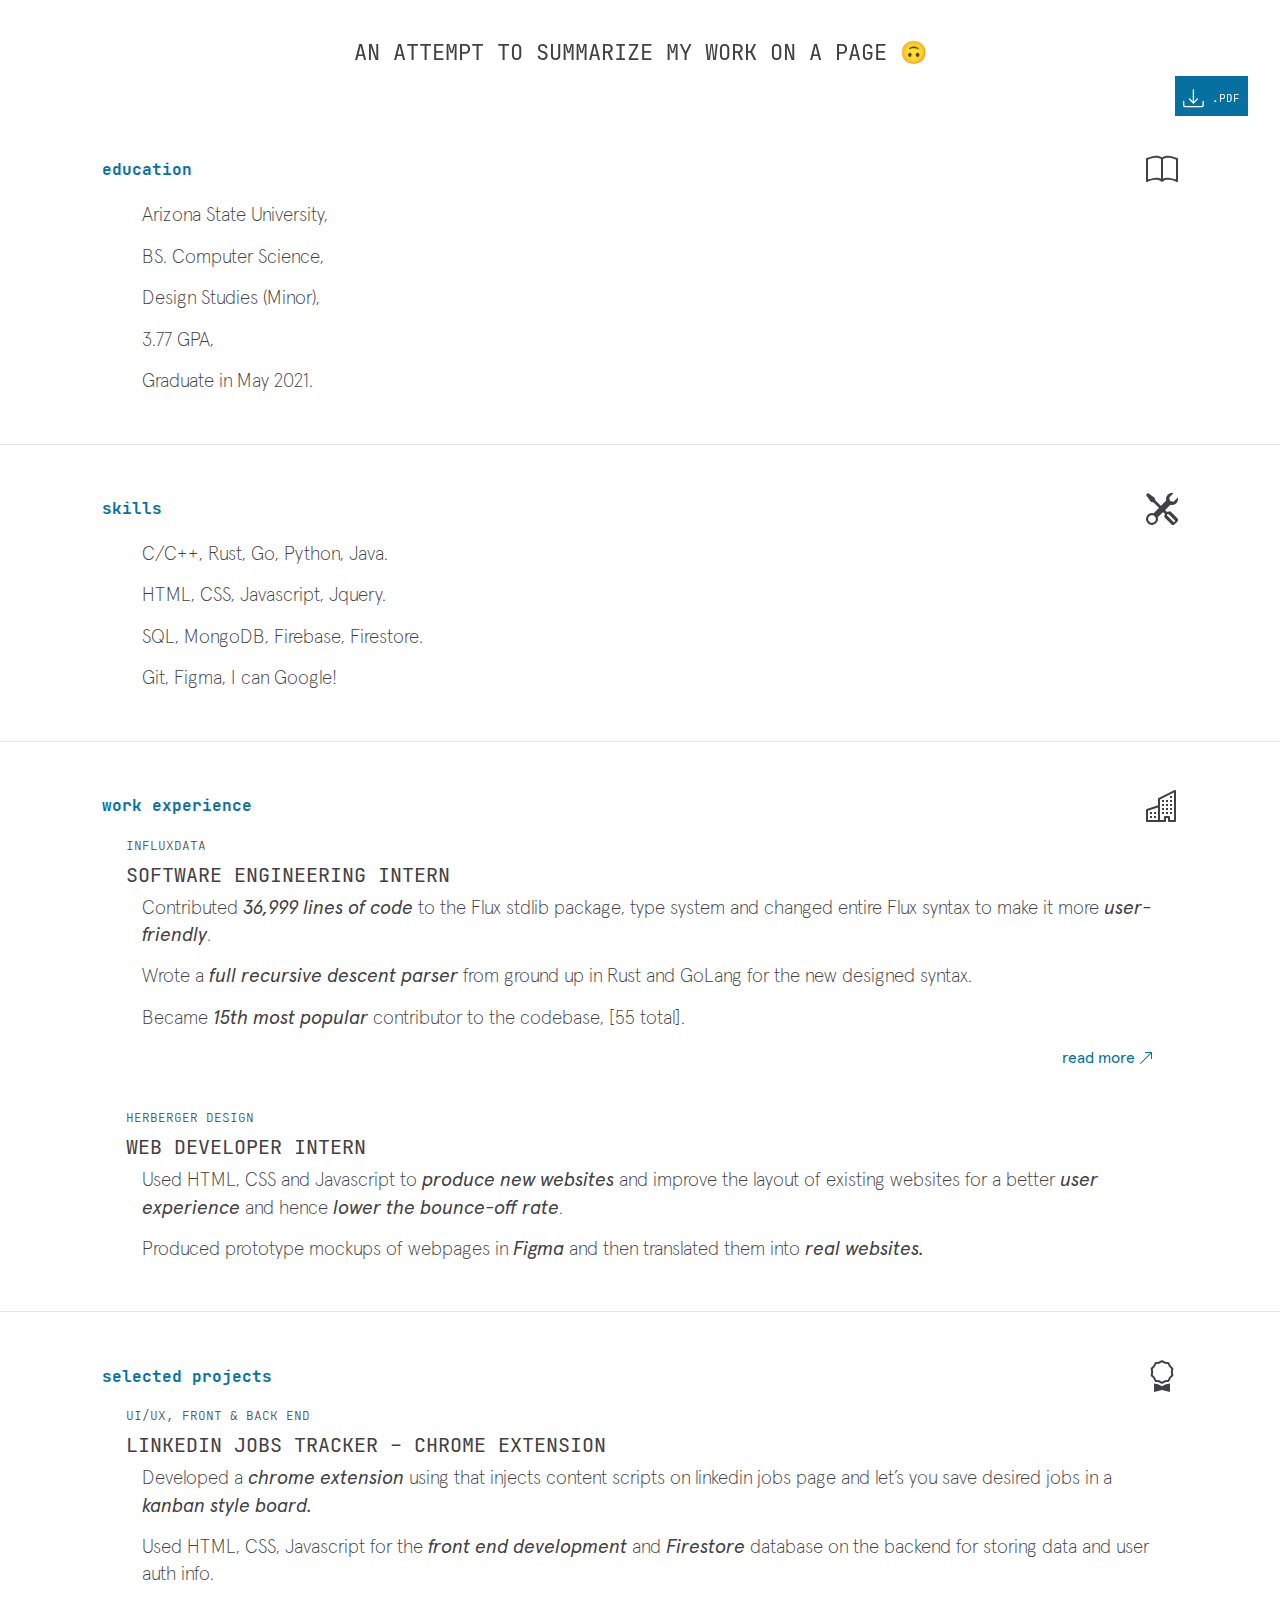
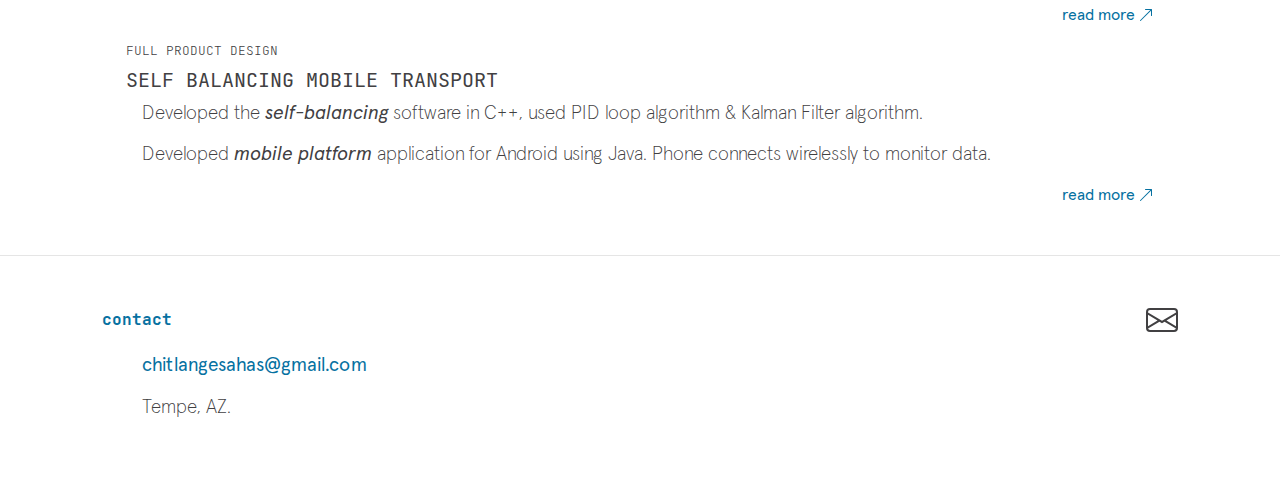
==== commit 33b7f6c5: "video added to influx internship page." ====
--- a/resume/index.html
+++ b/resume/index.html
@@ -29,7 +29,7 @@
 <div class="navbar" id="page_heading" style="width: 100%; margin-bottom: 60px; margin-top: 30px; text-align:center !important; font-variant-caps: all-petite-caps; padding-top: 0 !important; padding-bottom: 0 !important; position: sticky; top: 0; background: white; z-index: 3; height: 4rem">
     <h2  class="animate__animated animate__fadeIn" style="width: 100%">AN ATTEMPT to summarize my work on a page 🙃</h2>
     <div style="display: flex; align-items: center; background-color: #0671A1; padding: 0.5rem; margin-left: auto">
-        <a href="./files/resume.pdf"><svg width="1.3em" height="1.3em" viewBox="0 0 16 16" class="bi bi-download" fill="white" xmlns="http://www.w3.org/2000/svg">
+        <a href="files/sahas-resume.pdf"><svg width="1.3em" height="1.3em" viewBox="0 0 16 16" class="bi bi-download" fill="white" xmlns="http://www.w3.org/2000/svg">
             <path fill-rule="evenodd" d="M.5 9.9a.5.5 0 0 1 .5.5v2.5a1 1 0 0 0 1 1h12a1 1 0 0 0 1-1v-2.5a.5.5 0 0 1 1 0v2.5a2 2 0 0 1-2 2H2a2 2 0 0 1-2-2v-2.5a.5.5 0 0 1 .5-.5z"/>
             <path fill-rule="evenodd" d="M7.646 11.854a.5.5 0 0 0 .708 0l3-3a.5.5 0 0 0-.708-.708L8.5 10.293V1.5a.5.5 0 0 0-1 0v8.793L5.354 8.146a.5.5 0 1 0-.708.708l3 3z"/>
         </svg></a>
@@ -40,7 +40,7 @@
 <div id="page_heading_mobile" class="navbar" style="width: 100%;  font-variant-caps: all-petite-caps; padding-top: 3px !important; !important; padding-bottom: 0 !important; position: sticky; top: 0; background: white; z-index: 3; height: 3rem; box-shadow: #C8C8C8 0px 2px 2px 0px">
     <div style="display: flex; align-items: center; justify-content: space-between" >
         <h2  class="animate__animated animate__fadeIn">MY RESUME</h2>
-        <a href="./files/resume.pdf"><svg width="0.9em" height="0.9em" viewBox="0 0 16 16" class="bi bi-download" fill="#414042" xmlns="http://www.w3.org/2000/svg">
+        <a href="files/sahas-resume.pdf"><svg width="0.9em" height="0.9em" viewBox="0 0 16 16" class="bi bi-download" fill="#414042" xmlns="http://www.w3.org/2000/svg">
             <path fill-rule="evenodd" d="M.5 9.9a.5.5 0 0 1 .5.5v2.5a1 1 0 0 0 1 1h12a1 1 0 0 0 1-1v-2.5a.5.5 0 0 1 1 0v2.5a2 2 0 0 1-2 2H2a2 2 0 0 1-2-2v-2.5a.5.5 0 0 1 .5-.5z"/>
             <path fill-rule="evenodd" d="M7.646 11.854a.5.5 0 0 0 .708 0l3-3a.5.5 0 0 0-.708-.708L8.5 10.293V1.5a.5.5 0 0 0-1 0v8.793L5.354 8.146a.5.5 0 1 0-.708.708l3 3z"/>
         </svg></a>
@@ -94,8 +94,14 @@
             <p>Contributed <b>36,999 lines of code</b> to the Flux stdlib package, type system and changed entire Flux syntax to make it more <b>user-friendly</b>.</p>
             <p>Wrote a <b>full recursive descent parser</b> from ground up in Rust and GoLang for the new designed syntax.</p>
             <p>Became <b>15th most popular</b> contributor to the codebase, [55 total].</p>
+            <div class="read_more_div">
+                <a style="margin-right: 3px" href="../work/influxdata">read more</a>
+                <svg width="1em" height="1em" viewBox="0 0 16 16" class="bi bi-arrow-up-right" fill="currentColor" xmlns="http://www.w3.org/2000/svg">
+                    <path fill-rule="evenodd" d="M14 2.5a.5.5 0 0 0-.5-.5h-6a.5.5 0 0 0 0 1h4.793L2.146 13.146a.5.5 0 0 0 .708.708L13 3.707V8.5a.5.5 0 0 0 1 0v-6z"/>
+                </svg>
+            </div>
         </div>
-        <div class="section_content" style="margin-top: 2.5rem !important;">
+        <div class="section_content" style="margin-top: 2.5rem !important; ">
             <h6 style="margin-bottom: 0.2rem">Herberger Design</h6>
             <h6 style="font-family: 'JetBrainsMono_Regular'!important;">WEB DEVELOPER INTERN</h6>
             <p>Used HTML, CSS and Javascript to <b>produce new websites</b> and improve the layout of existing websites for a better <b>user experience</b> and hence <b>lower the bounce-off rate</b>.</p>
--- a/resume/css/styles.css
+++ b/resume/css/styles.css
@@ -12,7 +12,7 @@
 
 b{
     font-family: "Apercu Pro";
-    font-weight: 300;
+    font-weight: 400;
     font-style: italic;
 }
 
@@ -59,7 +59,7 @@
     font-family: JetBrainsMono_Bold;
     color: #0671A1;
     margin-bottom: 0;
-    font-size: 1.4rem;
+    font-size: 1rem;
 }
 
 .section_title {
@@ -85,11 +85,12 @@
 .section_content a {
     font-family: "Apercu Pro";
     color: #0671A1;
+    font-weight: 400;
 }
 
 .section_content h6 {
     font-family: JetBrainsMono_Light !important;
-    font-size: 1.1rem;
+    font-size: 1.25rem;
     text-transform: uppercase;
 }
 
@@ -118,7 +119,7 @@
     }
 
     .section_title h5 {
-        font-size: 1.2rem;
+        font-size: 0.8rem;
     }
     .section_content h6 {
         font-size: 1rem;
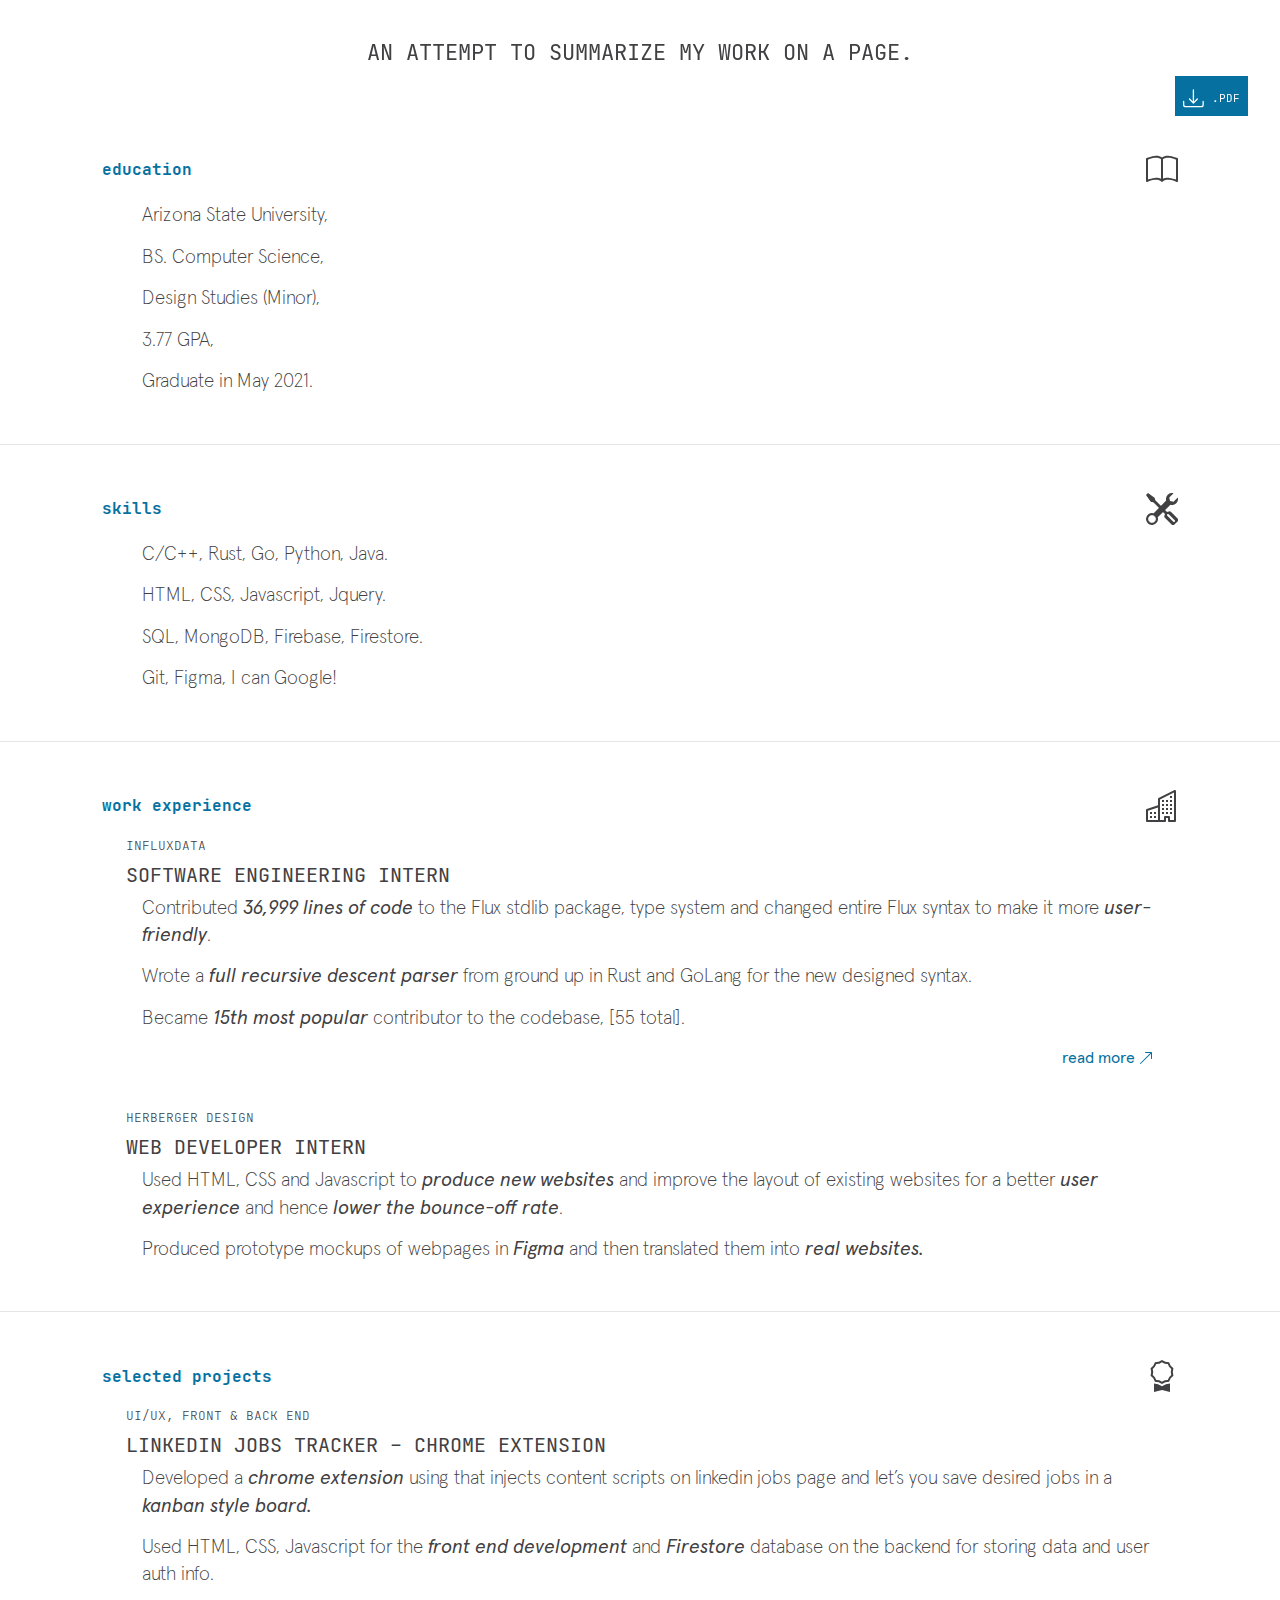
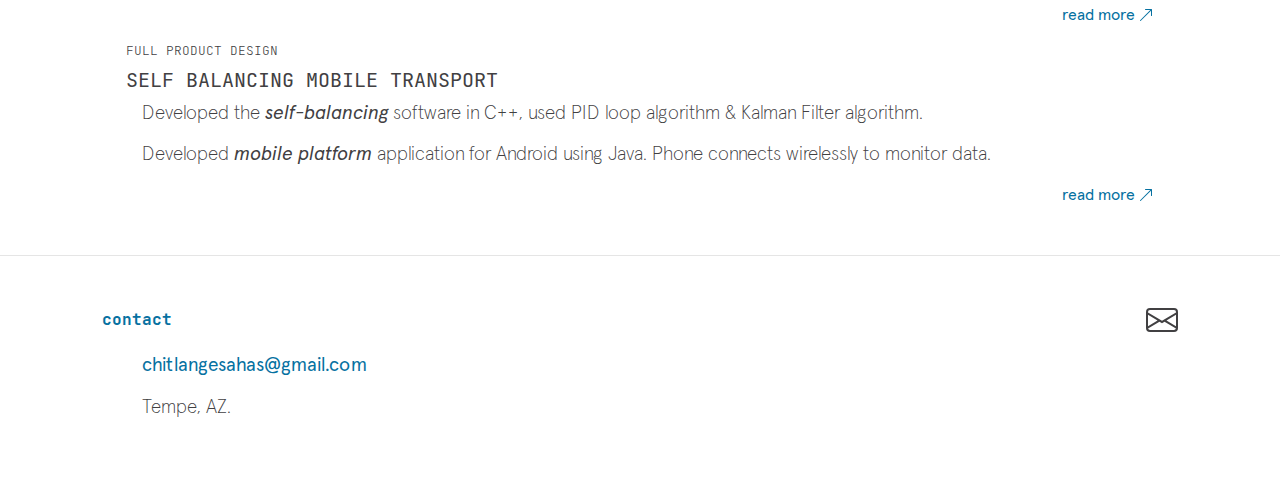
==== commit 69415323: "fixed the damn links." ====
--- a/resume/index.html
+++ b/resume/index.html
@@ -13,7 +13,7 @@
     <link rel="stylesheet" href="css/styles.css">
     <link rel="stylesheet" href="/css/styles.css">
     <script src="../js/background.js"></script>
-    <title>Sahas | resume</title>
+    <title>Sahas | Resume</title>
     <style>
         #resume{
             color: #0671A1;
@@ -27,7 +27,7 @@
 </script>
 
 <div class="navbar" id="page_heading" style="width: 100%; margin-bottom: 60px; margin-top: 30px; text-align:center !important; font-variant-caps: all-petite-caps; padding-top: 0 !important; padding-bottom: 0 !important; position: sticky; top: 0; background: white; z-index: 3; height: 4rem">
-    <h2  class="animate__animated animate__fadeIn" style="width: 100%">AN ATTEMPT to summarize my work on a page 🙃</h2>
+    <h2  class="animate__animated animate__fadeIn" style="width: 100%">an attempt to summarize my work on a page.</h2>
     <div style="display: flex; align-items: center; background-color: #0671A1; padding: 0.5rem; margin-left: auto">
         <a href="files/sahas-resume.pdf"><svg width="1.3em" height="1.3em" viewBox="0 0 16 16" class="bi bi-download" fill="white" xmlns="http://www.w3.org/2000/svg">
             <path fill-rule="evenodd" d="M.5 9.9a.5.5 0 0 1 .5.5v2.5a1 1 0 0 0 1 1h12a1 1 0 0 0 1-1v-2.5a.5.5 0 0 1 1 0v2.5a2 2 0 0 1-2 2H2a2 2 0 0 1-2-2v-2.5a.5.5 0 0 1 .5-.5z"/>
--- a/css/styles.css
+++ b/css/styles.css
@@ -22,6 +22,12 @@
     font-style: normal;
 }
 
+@font-face{
+    font-family: 'Handwritten_Pretty_Queen';
+    src: url('../fonts/script/script.ttf');
+    font-style: normal;
+}
+
 body {
     font-family: 'JetBrainsMono_Regular', sans-serif;
     /*font-weight: 100 !important;*/
@@ -32,6 +38,10 @@
 h3 {
     font-family: "Apercu Pro";
     font-weight: 200;
+}
+
+#hi{
+    font-family: "Handwritten_Pretty_Queen";
 }
 
 
--- a/css/styles.css
+++ b/css/styles.css
@@ -22,6 +22,12 @@
     font-style: normal;
 }
 
+@font-face{
+    font-family: 'Handwritten_Pretty_Queen';
+    src: url('../fonts/script/script.ttf');
+    font-style: normal;
+}
+
 body {
     font-family: 'JetBrainsMono_Regular', sans-serif;
     /*font-weight: 100 !important;*/
@@ -32,6 +38,10 @@
 h3 {
     font-family: "Apercu Pro";
     font-weight: 200;
+}
+
+#hi{
+    font-family: "Handwritten_Pretty_Queen";
 }
 
 
